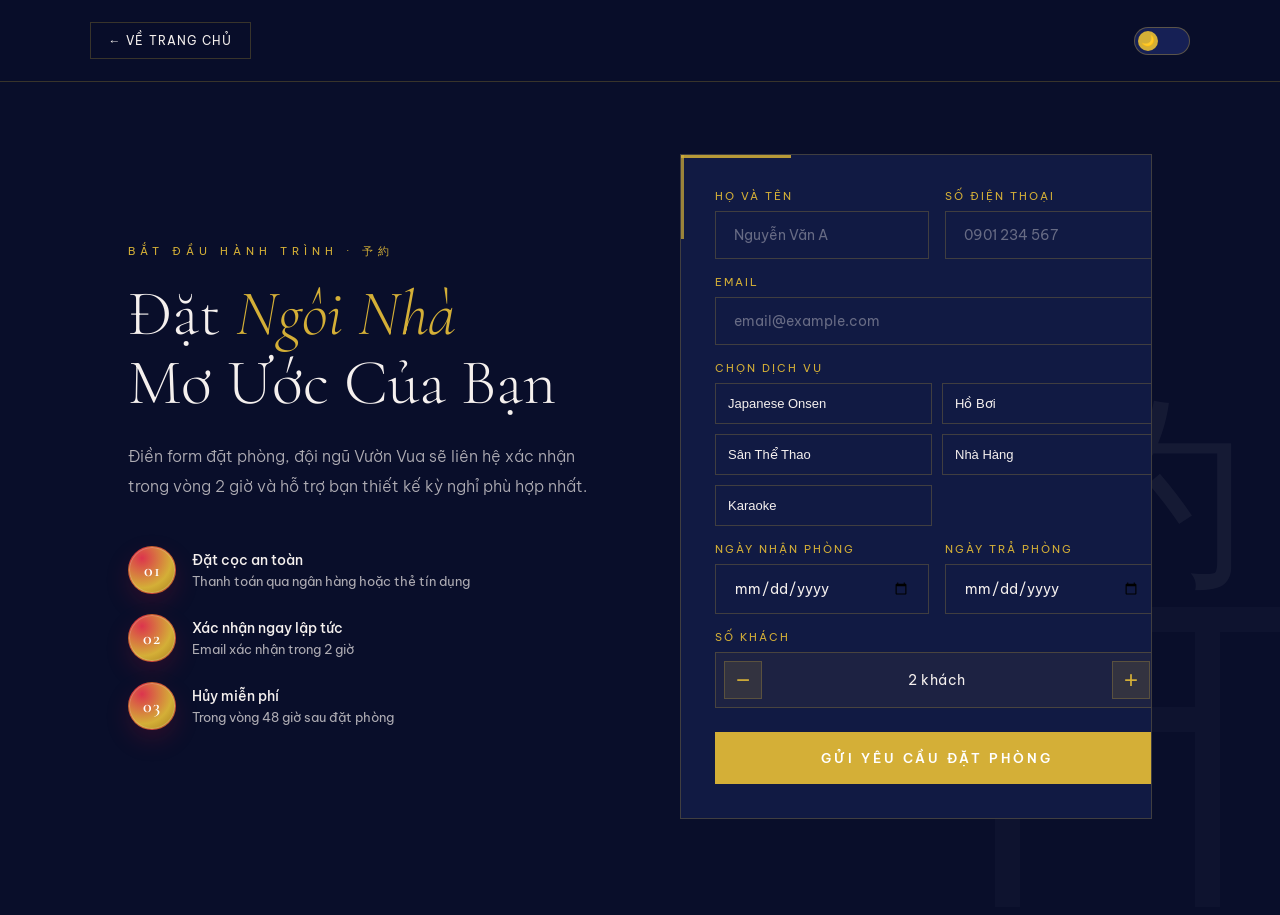
==== booking.html @ 4b7b9adb "sds" ====
﻿<!DOCTYPE html>
<html lang="vi" data-theme="dark">
<head>
<meta charset="UTF-8">
<meta name="viewport" content="width=device-width, initial-scale=1.0">
<title>Vườn Vua Resort — Đặt Phòng</title>
<link href="https://fonts.googleapis.com/css2?family=Cormorant+Garamond:ital,wght@0,300;0,400;0,600;1,300;1,400&family=Be+Vietnam+Pro:wght@300;400;500;600&display=swap" rel="stylesheet">
<style>
  :root {
    --red:#D4AF37;
    --red-deep:#A67C1C;
    --red-light:#F0D77C;
    --red-pale:rgba(212,175,55,0.12);
    --white:#F5F0EE;
    --off-white:#EDE6E3;
    --transition-theme: background 0.55s cubic-bezier(0.23,1,0.32,1), color 0.55s cubic-bezier(0.23,1,0.32,1), border-color 0.55s, box-shadow 0.55s;
  }

  [data-theme="dark"] {
    --bg:#090E2A;
    --bg2:#111A43;
    --surface:rgba(212,175,55,0.06);
    --border:rgba(212,175,55,0.24);
    --border2:rgba(212,175,55,0.5);
    --text:#F5F0EE;
    --text2:rgba(245,240,238,0.7);
    --text3:rgba(245,240,238,0.38);
    --sw-bg:#162055;
    --sw-border:rgba(212,175,55,0.36);
    --notif-fg:#F5F0EE;
  }

  [data-theme="light"] {
    --bg:#EEE7E3;
    --bg2:#E3DAD6;
    --surface:rgba(200,16,46,0.05);
    --border:rgba(200,16,46,0.18);
    --border2:rgba(200,16,46,0.4);
    --text:#0D0A0A;
    --text2:rgba(13,10,10,0.6);
    --text3:rgba(13,10,10,0.3);
    --sw-bg:#EDE6E3;
    --sw-border:rgba(200,16,46,0.22);
    --notif-fg:#F5F0EE;
  }

  * { margin:0; padding:0; box-sizing:border-box; }
  body {
    font-family:'Be Vietnam Pro',sans-serif;
    background:var(--bg);
    color:var(--text);
    transition:var(--transition-theme);
    min-height:100vh;
  }

  body::before {
    content:'⛩';
    position:fixed;
    bottom:-60px;
    right:-40px;
    font-size:400px;
    opacity:0.025;
    pointer-events:none;
    z-index:0;
    line-height:1;
  }

  .top-bar {
    position:sticky;
    top:0;
    z-index:10;
    display:flex;
    justify-content:space-between;
    align-items:center;
    gap:20px;
    padding:22px 7vw;
    background:color-mix(in srgb, var(--bg) 88%, transparent);
    backdrop-filter:blur(12px);
    border-bottom:1px solid var(--border);
  }

  .back-link {
    color:var(--text);
    text-decoration:none;
    letter-spacing:1.2px;
    font-size:12px;
    text-transform:uppercase;
    border:1px solid var(--border);
    padding:10px 18px;
    transition:border-color 0.3s, color 0.3s, background 0.3s;
  }
  .back-link:hover { border-color:var(--red); color:var(--red); background:var(--red-pale); }

  .theme-switch {
    position:relative;
    width:56px;
    height:28px;
    background:var(--sw-bg);
    border:1px solid var(--sw-border);
    border-radius:14px;
    transition:var(--transition-theme);
    cursor:pointer;
  }
  .theme-switch-thumb {
    position:absolute;
    top:3px;
    left:3px;
    width:20px;
    height:20px;
    border-radius:50%;
    background:var(--red);
    display:flex;
    align-items:center;
    justify-content:center;
    font-size:11px;
    transition:transform 0.4s cubic-bezier(0.34,1.56,0.64,1);
    pointer-events:none;
  }
  [data-theme="light"] .theme-switch-thumb { transform:translateX(28px); }
  .theme-switch:hover { border-color:var(--red); }

  .booking-page {
    position:relative;
    z-index:1;
    padding:72px 10vw 96px;
    display:grid;
    grid-template-columns:1fr 1fr;
    gap:80px;
    align-items:center;
    overflow:hidden;
  }
  .booking-page::before {
    content:'予約';
    position:absolute;
    right:2vw;
    top:50%;
    transform:translateY(-50%);
    font-family:'Cormorant Garamond',serif;
    font-size:clamp(120px,16vw,240px);
    line-height:1;
    color:var(--text);
    opacity:0.05;
    letter-spacing:8px;
    pointer-events:none;
    z-index:0;
  }
  .booking-page > * { position:relative; z-index:1; }

  .section-eyebrow {
    display:block;
    margin-bottom:20px;
    font-size:11px;
    letter-spacing:5px;
    text-transform:uppercase;
    color:var(--red);
  }
  .booking-text h1 {
    font-family:'Cormorant Garamond',serif;
    font-size:clamp(42px,5vw,70px);
    font-weight:300;
    line-height:1.08;
    margin-bottom:24px;
  }
  .booking-text h1 em { color:var(--red); font-style:italic; }
  .booking-text p {
    font-size:16px;
    line-height:1.9;
    color:var(--text2);
    font-weight:300;
  }

  .book-info { display:flex; flex-direction:column; gap:20px; margin-top:44px; }
  .book-info-row { display:flex; align-items:center; gap:16px; transition:transform 0.35s; }
  .book-info-row:hover { transform:translateX(4px); }
  .book-icon {
    width:48px;
    height:48px;
    border-radius:50%;
    border:1px solid rgba(200,16,46,0.45);
    background:radial-gradient(circle at 28% 24%,rgba(232,55,79,0.95),var(--red) 62%,var(--red-deep));
    display:flex;
    align-items:center;
    justify-content:center;
    font-family:'Cormorant Garamond',serif;
    font-size:18px;
    font-weight:600;
    letter-spacing:1px;
    color:#fff;
    flex-shrink:0;
    box-shadow:inset 0 0 0 1px rgba(245,240,238,0.2),0 10px 24px rgba(200,16,46,0.18);
    transition:box-shadow 0.35s, transform 0.35s;
  }
  .book-info-row:hover .book-icon {
    transform:translateY(-2px) scale(1.03);
    box-shadow:inset 0 0 0 1px rgba(245,240,238,0.22),0 0 0 4px rgba(200,16,46,0.16),0 14px 28px rgba(200,16,46,0.35);
  }
  .book-info-title { font-size:14px; font-weight:500; margin-bottom:4px; color:var(--text); }
  .book-info-sub { font-size:13px; color:var(--text2); }

  .booking-form-wrap {
    position:relative;
    padding:34px;
    border:1px solid var(--border);
    border-radius:0;
    overflow:hidden;
    background:var(--bg2);
  }
  .booking-form-wrap::before {
    content:'';
    position:absolute;
    left:0;
    top:0;
    width:110px;
    height:3px;
    background:var(--red);
    opacity:0.85;
    pointer-events:none;
  }
  .booking-form-wrap::after {
    content:'';
    position:absolute;
    left:0;
    top:0;
    width:3px;
    height:84px;
    background:var(--red);
    opacity:0.7;
    pointer-events:none;
  }
  .booking-form,
  .booking-success { position:relative; z-index:1; }
  .booking-form { display:grid; gap:16px; }
  .form-row { display:grid; grid-template-columns:1fr 1fr; gap:16px; }
  .form-group { display:flex; flex-direction:column; gap:8px; }
  .form-label { font-size:11px; letter-spacing:2px; text-transform:uppercase; color:var(--red); }

  .form-input {
    background:transparent;
    border:1px solid var(--border);
    border-radius:0;
    color:var(--text);
    padding:14px 18px;
    font-family:'Be Vietnam Pro',sans-serif;
    font-size:14px;
    outline:none;
    transition:border-color 0.3s, box-shadow 0.3s, background 0.55s, color 0.55s;
  }
  .form-input:focus,
  .service-option.active {
    border-color:var(--red);
    box-shadow:0 0 0 3px rgba(212,175,55,0.22);
  }
  .form-input::placeholder { color:var(--text3); }
  .service-options { display:grid; grid-template-columns:1fr 1fr; gap:10px; }
  .service-option { border:1px solid var(--border); background:transparent; color:var(--text); padding:12px; text-align:left; font-size:13px; cursor:pointer; }
  .service-option:hover { border-color:var(--red); }

  .guest-stepper {
    display:flex;
    align-items:center;
    justify-content:space-between;
    gap:14px;
    padding:8px;
    border:1px solid var(--border);
    border-radius:0;
    background:var(--surface);
  }
  .guest-btn {
    width:38px;
    height:38px;
    border:1px solid var(--border);
    border-radius:0;
    background:var(--red-pale);
    color:var(--red);
    font-size:24px;
    line-height:1;
    display:flex;
    align-items:center;
    justify-content:center;
    cursor:pointer;
    transition:all 0.3s;
  }
  .guest-btn:hover { border-color:var(--red); background:rgba(200,16,46,0.2); }
  .guest-btn:disabled { opacity:0.45; color:var(--text3); background:transparent; border-color:var(--border); cursor:not-allowed; }
  .guest-count { min-width:110px; text-align:center; color:var(--text); font-size:14px; letter-spacing:0.6px; }

  .form-submit {
    background:var(--red);
    color:#fff;
    border:none;
    padding:18px;
    font-family:'Be Vietnam Pro',sans-serif;
    font-size:13px;
    letter-spacing:3px;
    text-transform:uppercase;
    font-weight:600;
    cursor:pointer;
    transition:all 0.4s;
    margin-top:8px;
  }
  .form-submit:hover { background:var(--red-deep); transform:translateY(-2px); }

  .booking-success { display:none; text-align:center; padding:48px 16px 12px; border:none; }
  .booking-success.show { display:block; }
  .success-icon { font-size:48px; margin-bottom:20px; display:block; }

  .notification {
    position:fixed;
    right:28px;
    bottom:28px;
    background:var(--red);
    color:var(--notif-fg);
    padding:14px 22px;
    font-size:13px;
    letter-spacing:0.3px;
    transform:translateY(80px);
    opacity:0;
    transition:all 0.45s cubic-bezier(0.23,1,0.32,1);
    z-index:20;
    max-width:330px;
  }
  .notification.show { transform:none; opacity:1; }

  @media (max-width:980px) {
    .booking-page { grid-template-columns:1fr; gap:56px; padding:56px 6vw 80px; }
    .booking-page::before { right:-14px; top:24%; font-size:clamp(90px,26vw,160px); opacity:0.07; }
  }

  @media (max-width:640px) {
    .top-bar { padding:18px 5vw; }
    .booking-form-wrap { padding:22px; }
    .form-row { grid-template-columns:1fr; }
    .book-info { margin-top:30px; }
    .service-options { grid-template-columns:1fr; }
    .booking-text h1 { font-size:clamp(32px,10vw,44px); }
    .book-info-sub { font-size:12px; }
    .form-input, .service-option { font-size:13px; padding:12px; }
  }
</style>
</head>
<body>

<div class="top-bar">
  <a class="back-link" href="index.html">← Về Trang Chủ</a>
  <button class="theme-switch" id="themeSwitch" aria-label="Đổi giao diện">
    <div class="theme-switch-thumb"><span id="themeIcon">🌙</span></div>
  </button>
</div>

<section class="booking-page">
  <div class="booking-text">
    <span class="section-eyebrow">Bắt đầu hành trình · 予約</span>
    <h1>Đặt <em>Ngôi Nhà</em><br>Mơ Ước Của Bạn</h1>
    <p>Điền form đặt phòng, đội ngũ Vườn Vua sẽ liên hệ xác nhận trong vòng 2 giờ và hỗ trợ bạn thiết kế kỳ nghỉ phù hợp nhất.</p>

    <div class="book-info">
      <div class="book-info-row">
        <div class="book-icon">01</div>
        <div>
          <div class="book-info-title">Đặt cọc an toàn</div>
          <div class="book-info-sub">Thanh toán qua ngân hàng hoặc thẻ tín dụng</div>
        </div>
      </div>
      <div class="book-info-row">
        <div class="book-icon">02</div>
        <div>
          <div class="book-info-title">Xác nhận ngay lập tức</div>
          <div class="book-info-sub">Email xác nhận trong 2 giờ</div>
        </div>
      </div>
      <div class="book-info-row">
        <div class="book-icon">03</div>
        <div>
          <div class="book-info-title">Hủy miễn phí</div>
          <div class="book-info-sub">Trong vòng 48 giờ sau đặt phòng</div>
        </div>
      </div>
    </div>
  </div>

  <div class="booking-form-wrap">
    <div class="booking-form" id="bookingForm">
      <div class="form-row">
        <div class="form-group">
          <label class="form-label">Họ và Tên</label>
          <input type="text" class="form-input" id="bookName" placeholder="Nguyễn Văn A">
        </div>
        <div class="form-group">
          <label class="form-label">Số điện thoại</label>
          <input type="tel" class="form-input" id="bookPhone" placeholder="0901 234 567">
        </div>
      </div>

      <div class="form-group">
        <label class="form-label">Email</label>
        <input type="email" class="form-input" id="bookEmail" placeholder="email@example.com">
      </div>

      <div class="form-group">
        <label class="form-label">Chọn Dịch Vụ</label>
        <input type="hidden" id="bookService" value="">
        <div class="service-options" id="serviceOptions">
          <button type="button" class="service-option" data-service="onsen">Japanese Onsen</button>
          <button type="button" class="service-option" data-service="pool">Hồ Bơi</button>
          <button type="button" class="service-option" data-service="courts">Sân Thể Thao</button>
          <button type="button" class="service-option" data-service="restaurant">Nhà Hàng</button>
          <button type="button" class="service-option" data-service="karaoke">Karaoke</button>
        </div>
      </div>

      <div class="form-row">
        <div class="form-group">
          <label class="form-label">Ngày nhận phòng</label>
          <input type="date" class="form-input" id="bookCheckin">
        </div>
        <div class="form-group">
          <label class="form-label">Ngày trả phòng</label>
          <input type="date" class="form-input" id="bookCheckout">
        </div>
      </div>

      <div class="form-group">
        <label class="form-label">Số khách</label>
        <input type="hidden" id="bookGuests" value="2">
        <div class="guest-stepper" aria-label="Bộ đếm số khách">
          <button type="button" class="guest-btn" id="guestMinus" aria-label="Giảm số khách">−</button>
          <div class="guest-count" id="guestCount">2 khách</div>
          <button type="button" class="guest-btn" id="guestPlus" aria-label="Tăng số khách">+</button>
        </div>
      </div>

      <button class="form-submit" id="bookSubmit" onclick="submitBooking()">Gửi Yêu Cầu Đặt Phòng</button>
    </div>

    <div class="booking-success" id="bookingSuccess">
      <span class="success-icon">⛩</span>
      <h3 style="font-family:'Cormorant Garamond',serif;font-size:32px;font-weight:300;margin-bottom:16px;color:var(--text);">Đặt phòng thành công!</h3>
      <p style="color:var(--text2);line-height:1.8;">Cảm ơn bạn đã tin tưởng Vườn Vua. Chúng tôi sẽ liên hệ trong vòng <strong style="color:var(--red);">2 giờ</strong>.</p>
    </div>
  </div>
</section>

<div class="notification" id="notification"></div>

<script>
const html = document.documentElement;
let isDark = true;

document.getElementById('themeSwitch').addEventListener('click', () => {
  isDark = !isDark;
  html.setAttribute('data-theme', isDark ? 'dark' : 'light');
  document.getElementById('themeIcon').textContent = isDark ? '🌙' : '☀️';
  showNotification(isDark ? '🌙 Chế độ tối' : '☀️ Chế độ sáng');
});

document.addEventListener('DOMContentLoaded', () => {
  setMinDates();
  initGuestStepper();
  initServiceOptions();
  initServiceFromQuery();
});

function setMinDates() {
  const checkin = document.getElementById('bookCheckin');
  const checkout = document.getElementById('bookCheckout');
  if (!checkin || !checkout) return;

  const today = new Date().toISOString().split('T')[0];
  checkin.min = today;
  checkout.min = today;
  checkin.addEventListener('change', (e) => {
    checkout.min = e.target.value || today;
  });
}

function initGuestStepper() {
  const hiddenInput = document.getElementById('bookGuests');
  const guestCount = document.getElementById('guestCount');
  const minusBtn = document.getElementById('guestMinus');
  const plusBtn = document.getElementById('guestPlus');
  if (!hiddenInput || !guestCount || !minusBtn || !plusBtn) return;

  const minGuests = 1;
  const maxGuests = 10;
  let guests = parseInt(hiddenInput.value, 10);
  if (Number.isNaN(guests)) guests = 2;

  const render = () => {
    guests = Math.min(maxGuests, Math.max(minGuests, guests));
    hiddenInput.value = String(guests);
    guestCount.textContent = guests >= maxGuests ? `${maxGuests}+ khách` : `${guests} khách`;
    minusBtn.disabled = guests <= minGuests;
    plusBtn.disabled = guests >= maxGuests;
  };

  minusBtn.addEventListener('click', () => { guests -= 1; render(); });
  plusBtn.addEventListener('click', () => { guests += 1; render(); });
  render();
}

function initServiceOptions() {
  const serviceInput = document.getElementById('bookService');
  const buttons = Array.from(document.querySelectorAll('.service-option'));
  if (!serviceInput || !buttons.length) return;

  buttons.forEach((btn) => {
    btn.addEventListener('click', () => {
      const value = btn.dataset.service || '';
      serviceInput.value = value;
      buttons.forEach((node) => node.classList.toggle('active', node === btn));
    });
  });
}

function initServiceFromQuery() {
  const service = new URLSearchParams(window.location.search).get('service');
  if (!service) return;

  const serviceInput = document.getElementById('bookService');
  const matched = document.querySelector(`.service-option[data-service="${service}"]`);
  if (!serviceInput || !matched) return;
  matched.click();
  showNotification(`Đã chọn dịch vụ: ${matched.textContent.trim()}`);
}

function getServiceLabel(serviceValue) {
  const button = document.querySelector(`.service-option[data-service="${serviceValue}"]`);
  return button ? button.textContent.trim() : serviceValue;
}

function saveBookingToHistory(booking) {
  const key = 'vv_bookings';
  const current = JSON.parse(localStorage.getItem(key) || '[]');
  current.unshift(booking);
  localStorage.setItem(key, JSON.stringify(current));
}

async function syncBookingToOta(booking) {
  const cfg = JSON.parse(localStorage.getItem('vv_ota_config') || '{}');
  if (!cfg.endpointUrl) return { ok: false, skipped: true };
  try {
    const response = await fetch(cfg.endpointUrl, {
      method: 'POST',
      headers: { 'Content-Type': 'application/json', ...(cfg.apiKey ? { 'x-api-key': cfg.apiKey } : {}) },
      body: JSON.stringify(booking),
    });
    return { ok: response.ok, skipped: false };
  } catch (error) {
    return { ok: false, skipped: false };
  }
}

async function submitBooking() {
  const name = document.getElementById('bookName').value.trim();
  const phone = document.getElementById('bookPhone').value.trim();
  const email = document.getElementById('bookEmail').value.trim();
  const service = document.getElementById('bookService').value;
  const checkin = document.getElementById('bookCheckin').value;
  const checkout = document.getElementById('bookCheckout').value;
  const guests = document.getElementById('bookGuests').value;

  if (!name || !phone || !email || !service || !checkin || !checkout) {
    showNotification('⚠️ Vui lòng điền đầy đủ thông tin!');
    return;
  }

  const submitBtn = document.getElementById('bookSubmit');
  submitBtn.textContent = 'Đang gửi...';
  submitBtn.style.opacity = '0.7';
  submitBtn.disabled = true;

  const booking = {
    id: `BK-${Date.now()}`,
    createdAt: new Date().toISOString(),
    guestName: name,
    phone,
    email,
    service,
    serviceLabel: getServiceLabel(service),
    checkin,
    checkout,
    guests: Number(guests),
    status: 'new',
  };

  await new Promise((resolve) => setTimeout(resolve, 700));
  saveBookingToHistory(booking);
  const otaSync = await syncBookingToOta(booking);

  document.getElementById('bookingForm').style.display = 'none';
  document.getElementById('bookingSuccess').classList.add('show');
  if (otaSync.skipped) showNotification('Đặt phòng thành công. Chưa cấu hình OTA.');
  else if (otaSync.ok) showNotification('Đặt phòng thành công và đã sync OTA.');
  else showNotification('Đặt phòng thành công, nhưng sync OTA thất bại.');
}

function showNotification(msg) {
  const el = document.getElementById('notification');
  if (!el) return;
  el.textContent = msg;
  el.classList.add('show');
  setTimeout(() => el.classList.remove('show'), 2800);
}
</script>
</body>
</html>
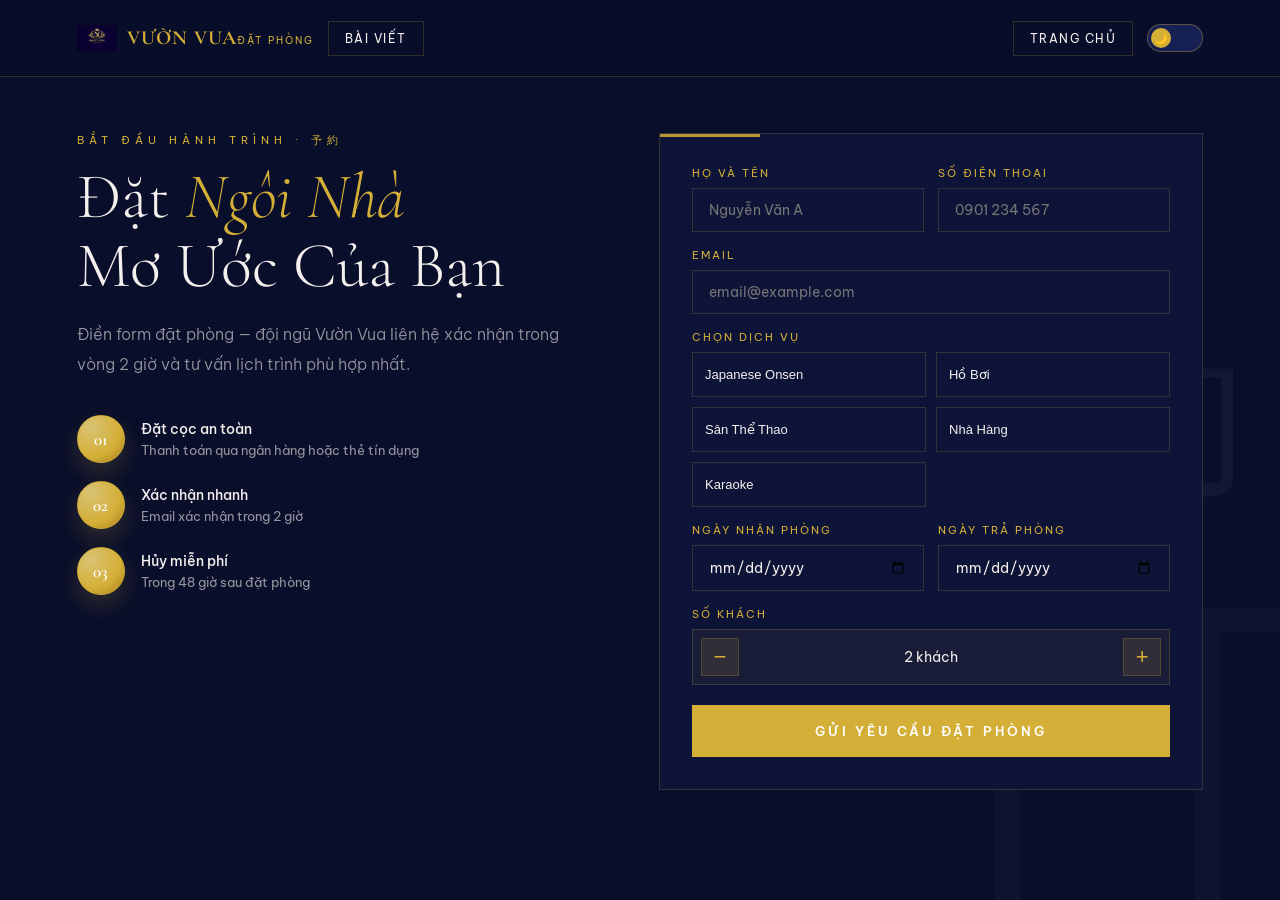
==== commit 263c2a76: "added blog html" ====
--- a/booking.html
+++ b/booking.html
@@ -3,356 +3,136 @@
 <head>
 <meta charset="UTF-8">
 <meta name="viewport" content="width=device-width, initial-scale=1.0">
-<title>Vườn Vua Resort — Đặt Phòng</title>
+<title>Đặt Phòng — Vườn Vua Resort</title>
+<meta name="description" content="Đặt phòng và dịch vụ tại Vườn Vua Resort — Onsen, hồ bơi, thể thao, nhà hàng, karaoke. Xác nhận trong 2 giờ.">
 <link href="https://fonts.googleapis.com/css2?family=Cormorant+Garamond:ital,wght@0,300;0,400;0,600;1,300;1,400&family=Be+Vietnam+Pro:wght@300;400;500;600&display=swap" rel="stylesheet">
+<link rel="stylesheet" href="css/community.css">
 <style>
-  :root {
-    --red:#D4AF37;
-    --red-deep:#A67C1C;
-    --red-light:#F0D77C;
-    --red-pale:rgba(212,175,55,0.12);
-    --white:#F5F0EE;
-    --off-white:#EDE6E3;
-    --transition-theme: background 0.55s cubic-bezier(0.23,1,0.32,1), color 0.55s cubic-bezier(0.23,1,0.32,1), border-color 0.55s, box-shadow 0.55s;
-  }
-
-  [data-theme="dark"] {
-    --bg:#090E2A;
-    --bg2:#111A43;
-    --surface:rgba(212,175,55,0.06);
-    --border:rgba(212,175,55,0.24);
-    --border2:rgba(212,175,55,0.5);
-    --text:#F5F0EE;
-    --text2:rgba(245,240,238,0.7);
-    --text3:rgba(245,240,238,0.38);
-    --sw-bg:#162055;
-    --sw-border:rgba(212,175,55,0.36);
-    --notif-fg:#F5F0EE;
-  }
-
-  [data-theme="light"] {
-    --bg:#EEE7E3;
-    --bg2:#E3DAD6;
-    --surface:rgba(200,16,46,0.05);
-    --border:rgba(200,16,46,0.18);
-    --border2:rgba(200,16,46,0.4);
-    --text:#0D0A0A;
-    --text2:rgba(13,10,10,0.6);
-    --text3:rgba(13,10,10,0.3);
-    --sw-bg:#EDE6E3;
-    --sw-border:rgba(200,16,46,0.22);
-    --notif-fg:#F5F0EE;
-  }
-
-  * { margin:0; padding:0; box-sizing:border-box; }
-  body {
-    font-family:'Be Vietnam Pro',sans-serif;
-    background:var(--bg);
-    color:var(--text);
-    transition:var(--transition-theme);
-    min-height:100vh;
-  }
-
-  body::before {
-    content:'⛩';
-    position:fixed;
-    bottom:-60px;
-    right:-40px;
-    font-size:400px;
-    opacity:0.025;
-    pointer-events:none;
-    z-index:0;
-    line-height:1;
-  }
-
-  .top-bar {
-    position:sticky;
-    top:0;
-    z-index:10;
-    display:flex;
-    justify-content:space-between;
-    align-items:center;
-    gap:20px;
-    padding:22px 7vw;
-    background:color-mix(in srgb, var(--bg) 88%, transparent);
-    backdrop-filter:blur(12px);
-    border-bottom:1px solid var(--border);
-  }
-
-  .back-link {
-    color:var(--text);
-    text-decoration:none;
-    letter-spacing:1.2px;
-    font-size:12px;
-    text-transform:uppercase;
-    border:1px solid var(--border);
-    padding:10px 18px;
-    transition:border-color 0.3s, color 0.3s, background 0.3s;
-  }
-  .back-link:hover { border-color:var(--red); color:var(--red); background:var(--red-pale); }
-
-  .theme-switch {
-    position:relative;
-    width:56px;
-    height:28px;
-    background:var(--sw-bg);
-    border:1px solid var(--sw-border);
-    border-radius:14px;
-    transition:var(--transition-theme);
-    cursor:pointer;
-  }
-  .theme-switch-thumb {
-    position:absolute;
-    top:3px;
-    left:3px;
-    width:20px;
-    height:20px;
-    border-radius:50%;
-    background:var(--red);
-    display:flex;
-    align-items:center;
-    justify-content:center;
-    font-size:11px;
-    transition:transform 0.4s cubic-bezier(0.34,1.56,0.64,1);
-    pointer-events:none;
-  }
-  [data-theme="light"] .theme-switch-thumb { transform:translateX(28px); }
-  .theme-switch:hover { border-color:var(--red); }
-
+  body::before { content:'⛩'; }
   .booking-page {
-    position:relative;
-    z-index:1;
-    padding:72px 10vw 96px;
-    display:grid;
-    grid-template-columns:1fr 1fr;
-    gap:80px;
-    align-items:center;
-    overflow:hidden;
+    position:relative; z-index:1;
+    padding:56px 6vw 96px;
+    display:grid; grid-template-columns:1fr 1.05fr;
+    gap:64px; align-items:start; overflow:hidden;
   }
   .booking-page::before {
     content:'予約';
-    position:absolute;
-    right:2vw;
-    top:50%;
+    position:absolute; right:2vw; top:42%;
     transform:translateY(-50%);
     font-family:'Cormorant Garamond',serif;
-    font-size:clamp(120px,16vw,240px);
-    line-height:1;
-    color:var(--text);
-    opacity:0.05;
-    letter-spacing:8px;
-    pointer-events:none;
-    z-index:0;
+    font-size:clamp(100px,14vw,220px);
+    line-height:1; color:var(--text); opacity:0.04;
+    letter-spacing:8px; pointer-events:none; z-index:0;
   }
   .booking-page > * { position:relative; z-index:1; }
-
-  .section-eyebrow {
-    display:block;
-    margin-bottom:20px;
-    font-size:11px;
-    letter-spacing:5px;
-    text-transform:uppercase;
-    color:var(--red);
-  }
   .booking-text h1 {
     font-family:'Cormorant Garamond',serif;
-    font-size:clamp(42px,5vw,70px);
-    font-weight:300;
-    line-height:1.08;
-    margin-bottom:24px;
+    font-size:clamp(40px,5vw,68px); font-weight:300;
+    line-height:1.08; margin-bottom:20px;
   }
   .booking-text h1 em { color:var(--red); font-style:italic; }
-  .booking-text p {
-    font-size:16px;
-    line-height:1.9;
-    color:var(--text2);
-    font-weight:300;
-  }
-
-  .book-info { display:flex; flex-direction:column; gap:20px; margin-top:44px; }
-  .book-info-row { display:flex; align-items:center; gap:16px; transition:transform 0.35s; }
+  .booking-text p { font-size:16px; line-height:1.85; color:var(--text2); font-weight:300; }
+  .book-info { display:flex; flex-direction:column; gap:18px; margin-top:36px; }
+  .book-info-row {
+    display:flex; align-items:center; gap:16px;
+    opacity:0; transform:translateX(-16px);
+    animation:fadeUpReveal 0.8s cubic-bezier(0.23,1,0.32,1) forwards;
+  }
+  .book-info-row:nth-child(1) { animation-delay:0.15s; }
+  .book-info-row:nth-child(2) { animation-delay:0.3s; }
+  .book-info-row:nth-child(3) { animation-delay:0.45s; }
   .book-info-row:hover { transform:translateX(4px); }
   .book-icon {
-    width:48px;
-    height:48px;
-    border-radius:50%;
-    border:1px solid rgba(200,16,46,0.45);
-    background:radial-gradient(circle at 28% 24%,rgba(232,55,79,0.95),var(--red) 62%,var(--red-deep));
-    display:flex;
-    align-items:center;
-    justify-content:center;
-    font-family:'Cormorant Garamond',serif;
-    font-size:18px;
-    font-weight:600;
-    letter-spacing:1px;
-    color:#fff;
-    flex-shrink:0;
-    box-shadow:inset 0 0 0 1px rgba(245,240,238,0.2),0 10px 24px rgba(200,16,46,0.18);
-    transition:box-shadow 0.35s, transform 0.35s;
-  }
-  .book-info-row:hover .book-icon {
-    transform:translateY(-2px) scale(1.03);
-    box-shadow:inset 0 0 0 1px rgba(245,240,238,0.22),0 0 0 4px rgba(200,16,46,0.16),0 14px 28px rgba(200,16,46,0.35);
-  }
-  .book-info-title { font-size:14px; font-weight:500; margin-bottom:4px; color:var(--text); }
+    width:48px; height:48px; border-radius:50%;
+    border:1px solid rgba(212,175,55,0.45);
+    background:radial-gradient(circle at 28% 24%, rgba(240,215,124,0.9), var(--red) 62%, var(--red-deep));
+    display:flex; align-items:center; justify-content:center;
+    font-family:'Cormorant Garamond',serif; font-size:17px; font-weight:600;
+    color:#fff; flex-shrink:0;
+    box-shadow:0 10px 24px rgba(212,175,55,0.2);
+    transition:transform 0.35s, box-shadow 0.35s;
+  }
+  .book-info-row:hover .book-icon { transform:translateY(-2px) scale(1.04); }
+  .book-info-title { font-size:14px; font-weight:500; margin-bottom:4px; }
   .book-info-sub { font-size:13px; color:var(--text2); }
-
   .booking-form-wrap {
-    position:relative;
-    padding:34px;
-    border:1px solid var(--border);
-    border-radius:0;
-    overflow:hidden;
-    background:var(--bg2);
+    position:relative; padding:32px;
+    border:1px solid var(--border); background:var(--bg2); overflow:hidden;
+    animation:fadeUpReveal 1s 0.2s cubic-bezier(0.23,1,0.32,1) both;
   }
   .booking-form-wrap::before {
-    content:'';
-    position:absolute;
-    left:0;
-    top:0;
-    width:110px;
-    height:3px;
-    background:var(--red);
-    opacity:0.85;
-    pointer-events:none;
-  }
-  .booking-form-wrap::after {
-    content:'';
-    position:absolute;
-    left:0;
-    top:0;
-    width:3px;
-    height:84px;
-    background:var(--red);
-    opacity:0.7;
-    pointer-events:none;
-  }
-  .booking-form,
-  .booking-success { position:relative; z-index:1; }
+    content:''; position:absolute; left:0; top:0;
+    width:100px; height:3px; background:var(--red); opacity:0.85;
+  }
   .booking-form { display:grid; gap:16px; }
-  .form-row { display:grid; grid-template-columns:1fr 1fr; gap:16px; }
-  .form-group { display:flex; flex-direction:column; gap:8px; }
-  .form-label { font-size:11px; letter-spacing:2px; text-transform:uppercase; color:var(--red); }
-
-  .form-input {
-    background:transparent;
-    border:1px solid var(--border);
-    border-radius:0;
-    color:var(--text);
-    padding:14px 18px;
-    font-family:'Be Vietnam Pro',sans-serif;
-    font-size:14px;
-    outline:none;
-    transition:border-color 0.3s, box-shadow 0.3s, background 0.55s, color 0.55s;
-  }
-  .form-input:focus,
-  .service-option.active {
-    border-color:var(--red);
-    box-shadow:0 0 0 3px rgba(212,175,55,0.22);
-  }
-  .form-input::placeholder { color:var(--text3); }
   .service-options { display:grid; grid-template-columns:1fr 1fr; gap:10px; }
-  .service-option { border:1px solid var(--border); background:transparent; color:var(--text); padding:12px; text-align:left; font-size:13px; cursor:pointer; }
-  .service-option:hover { border-color:var(--red); }
-
+  .service-option {
+    border:1px solid var(--border); background:transparent; color:var(--text);
+    padding:14px 12px; text-align:left; font-size:13px; cursor:pointer;
+    transition:all 0.35s cubic-bezier(0.23,1,0.32,1);
+    position:relative; overflow:hidden;
+  }
+  .service-option::after {
+    content:''; position:absolute; inset:0;
+    background:var(--red-pale); transform:scaleX(0); transform-origin:left;
+    transition:transform 0.35s; z-index:0;
+  }
+  .service-option span { position:relative; z-index:1; }
+  .service-option:hover, .service-option.active { border-color:var(--red); color:var(--red); }
+  .service-option.active::after { transform:scaleX(1); }
   .guest-stepper {
-    display:flex;
-    align-items:center;
-    justify-content:space-between;
-    gap:14px;
-    padding:8px;
-    border:1px solid var(--border);
-    border-radius:0;
-    background:var(--surface);
+    display:flex; align-items:center; justify-content:space-between; gap:14px;
+    padding:8px; border:1px solid var(--border); background:var(--surface);
   }
   .guest-btn {
-    width:38px;
-    height:38px;
-    border:1px solid var(--border);
-    border-radius:0;
-    background:var(--red-pale);
-    color:var(--red);
-    font-size:24px;
-    line-height:1;
-    display:flex;
-    align-items:center;
-    justify-content:center;
-    cursor:pointer;
+    width:38px; height:38px; border:1px solid var(--border);
+    background:var(--red-pale); color:var(--red); font-size:22px;
+    display:flex; align-items:center; justify-content:center; cursor:pointer;
     transition:all 0.3s;
   }
-  .guest-btn:hover { border-color:var(--red); background:rgba(200,16,46,0.2); }
-  .guest-btn:disabled { opacity:0.45; color:var(--text3); background:transparent; border-color:var(--border); cursor:not-allowed; }
-  .guest-count { min-width:110px; text-align:center; color:var(--text); font-size:14px; letter-spacing:0.6px; }
-
+  .guest-btn:hover { border-color:var(--red); }
+  .guest-btn:disabled { opacity:0.4; cursor:not-allowed; }
+  .guest-count { min-width:110px; text-align:center; font-size:14px; }
   .form-submit {
-    background:var(--red);
-    color:#fff;
-    border:none;
-    padding:18px;
-    font-family:'Be Vietnam Pro',sans-serif;
-    font-size:13px;
-    letter-spacing:3px;
-    text-transform:uppercase;
-    font-weight:600;
-    cursor:pointer;
-    transition:all 0.4s;
-    margin-top:8px;
+    background:var(--red); color:#fff; border:none; padding:18px;
+    font-family:'Be Vietnam Pro',sans-serif; font-size:13px;
+    letter-spacing:3px; text-transform:uppercase; font-weight:600;
+    cursor:pointer; transition:all 0.4s; margin-top:4px;
   }
   .form-submit:hover { background:var(--red-deep); transform:translateY(-2px); }
-
-  .booking-success { display:none; text-align:center; padding:48px 16px 12px; border:none; }
-  .booking-success.show { display:block; }
+  .form-submit:disabled { opacity:0.6; cursor:not-allowed; transform:none; }
+  .booking-success { display:none; text-align:center; padding:48px 16px 12px; }
+  .booking-success.show { display:block; animation:fadeUpReveal 0.8s ease both; }
   .success-icon { font-size:48px; margin-bottom:20px; display:block; }
-
-  .notification {
-    position:fixed;
-    right:28px;
-    bottom:28px;
-    background:var(--red);
-    color:var(--notif-fg);
-    padding:14px 22px;
-    font-size:13px;
-    letter-spacing:0.3px;
-    transform:translateY(80px);
-    opacity:0;
-    transition:all 0.45s cubic-bezier(0.23,1,0.32,1);
-    z-index:20;
-    max-width:330px;
-  }
-  .notification.show { transform:none; opacity:1; }
-
   @media (max-width:980px) {
-    .booking-page { grid-template-columns:1fr; gap:56px; padding:56px 6vw 80px; }
-    .booking-page::before { right:-14px; top:24%; font-size:clamp(90px,26vw,160px); opacity:0.07; }
-  }
-
-  @media (max-width:640px) {
-    .top-bar { padding:18px 5vw; }
-    .booking-form-wrap { padding:22px; }
-    .form-row { grid-template-columns:1fr; }
-    .book-info { margin-top:30px; }
+    .booking-page { grid-template-columns:1fr; gap:40px; padding:40px 6vw 72px; }
     .service-options { grid-template-columns:1fr; }
-    .booking-text h1 { font-size:clamp(32px,10vw,44px); }
-    .book-info-sub { font-size:12px; }
-    .form-input, .service-option { font-size:13px; padding:12px; }
   }
 </style>
 </head>
 <body>
 
 <div class="top-bar">
-  <a class="back-link" href="index.html">← Về Trang Chủ</a>
-  <button class="theme-switch" id="themeSwitch" aria-label="Đổi giao diện">
-    <div class="theme-switch-thumb"><span id="themeIcon">🌙</span></div>
-  </button>
+  <div class="top-bar-left">
+    <a class="brand-link" href="index.html">
+      <img src="assets/nhat-linh-logo.png" alt="Logo">
+      <span><strong>VƯỜN VUA</strong>ĐẶT PHÒNG</span>
+    </a>
+    <a class="nav-pill" href="blog.html">Bài viết</a>
+  </div>
+  <div class="top-bar-right">
+    <a class="nav-pill" href="index.html">Trang chủ</a>
+    <button class="theme-switch" id="themeSwitch" aria-label="Đổi giao diện">
+      <div class="theme-switch-thumb"><span id="themeIcon">🌙</span></div>
+    </button>
+  </div>
 </div>
 
 <section class="booking-page">
   <div class="booking-text">
     <span class="section-eyebrow">Bắt đầu hành trình · 予約</span>
     <h1>Đặt <em>Ngôi Nhà</em><br>Mơ Ước Của Bạn</h1>
-    <p>Điền form đặt phòng, đội ngũ Vườn Vua sẽ liên hệ xác nhận trong vòng 2 giờ và hỗ trợ bạn thiết kế kỳ nghỉ phù hợp nhất.</p>
-
+    <p>Điền form đặt phòng — đội ngũ Vườn Vua liên hệ xác nhận trong vòng 2 giờ và tư vấn lịch trình phù hợp nhất.</p>
     <div class="book-info">
       <div class="book-info-row">
         <div class="book-icon">01</div>
@@ -364,7 +144,7 @@
       <div class="book-info-row">
         <div class="book-icon">02</div>
         <div>
-          <div class="book-info-title">Xác nhận ngay lập tức</div>
+          <div class="book-info-title">Xác nhận nhanh</div>
           <div class="book-info-sub">Email xác nhận trong 2 giờ</div>
         </div>
       </div>
@@ -372,7 +152,7 @@
         <div class="book-icon">03</div>
         <div>
           <div class="book-info-title">Hủy miễn phí</div>
-          <div class="book-info-sub">Trong vòng 48 giờ sau đặt phòng</div>
+          <div class="book-info-sub">Trong 48 giờ sau đặt phòng</div>
         </div>
       </div>
     </div>
@@ -383,93 +163,80 @@
       <div class="form-row">
         <div class="form-group">
           <label class="form-label">Họ và Tên</label>
-          <input type="text" class="form-input" id="bookName" placeholder="Nguyễn Văn A">
+          <input type="text" class="form-input" id="bookName" placeholder="Nguyễn Văn A" required>
         </div>
         <div class="form-group">
           <label class="form-label">Số điện thoại</label>
-          <input type="tel" class="form-input" id="bookPhone" placeholder="0901 234 567">
-        </div>
-      </div>
-
+          <input type="tel" class="form-input" id="bookPhone" placeholder="0901 234 567" required>
+        </div>
+      </div>
       <div class="form-group">
         <label class="form-label">Email</label>
-        <input type="email" class="form-input" id="bookEmail" placeholder="email@example.com">
-      </div>
-
+        <input type="email" class="form-input" id="bookEmail" placeholder="email@example.com" required>
+      </div>
       <div class="form-group">
         <label class="form-label">Chọn Dịch Vụ</label>
         <input type="hidden" id="bookService" value="">
         <div class="service-options" id="serviceOptions">
-          <button type="button" class="service-option" data-service="onsen">Japanese Onsen</button>
-          <button type="button" class="service-option" data-service="pool">Hồ Bơi</button>
-          <button type="button" class="service-option" data-service="courts">Sân Thể Thao</button>
-          <button type="button" class="service-option" data-service="restaurant">Nhà Hàng</button>
-          <button type="button" class="service-option" data-service="karaoke">Karaoke</button>
-        </div>
-      </div>
-
+          <button type="button" class="service-option" data-service="onsen"><span>Japanese Onsen</span></button>
+          <button type="button" class="service-option" data-service="pool"><span>Hồ Bơi</span></button>
+          <button type="button" class="service-option" data-service="courts"><span>Sân Thể Thao</span></button>
+          <button type="button" class="service-option" data-service="restaurant"><span>Nhà Hàng</span></button>
+          <button type="button" class="service-option" data-service="karaoke"><span>Karaoke</span></button>
+        </div>
+      </div>
       <div class="form-row">
         <div class="form-group">
           <label class="form-label">Ngày nhận phòng</label>
-          <input type="date" class="form-input" id="bookCheckin">
+          <input type="date" class="form-input" id="bookCheckin" required>
         </div>
         <div class="form-group">
           <label class="form-label">Ngày trả phòng</label>
-          <input type="date" class="form-input" id="bookCheckout">
-        </div>
-      </div>
-
+          <input type="date" class="form-input" id="bookCheckout" required>
+        </div>
+      </div>
       <div class="form-group">
         <label class="form-label">Số khách</label>
         <input type="hidden" id="bookGuests" value="2">
         <div class="guest-stepper" aria-label="Bộ đếm số khách">
-          <button type="button" class="guest-btn" id="guestMinus" aria-label="Giảm số khách">−</button>
+          <button type="button" class="guest-btn" id="guestMinus" aria-label="Giảm">−</button>
           <div class="guest-count" id="guestCount">2 khách</div>
-          <button type="button" class="guest-btn" id="guestPlus" aria-label="Tăng số khách">+</button>
-        </div>
-      </div>
-
-      <button class="form-submit" id="bookSubmit" onclick="submitBooking()">Gửi Yêu Cầu Đặt Phòng</button>
+          <button type="button" class="guest-btn" id="guestPlus" aria-label="Tăng">+</button>
+        </div>
+      </div>
+      <button type="button" class="form-submit" id="bookSubmit">Gửi Yêu Cầu Đặt Phòng</button>
     </div>
-
     <div class="booking-success" id="bookingSuccess">
       <span class="success-icon">⛩</span>
-      <h3 style="font-family:'Cormorant Garamond',serif;font-size:32px;font-weight:300;margin-bottom:16px;color:var(--text);">Đặt phòng thành công!</h3>
-      <p style="color:var(--text2);line-height:1.8;">Cảm ơn bạn đã tin tưởng Vườn Vua. Chúng tôi sẽ liên hệ trong vòng <strong style="color:var(--red);">2 giờ</strong>.</p>
+      <h3 style="font-family:'Cormorant Garamond',serif;font-size:32px;font-weight:300;margin-bottom:16px">Đặt phòng thành công!</h3>
+      <p style="color:var(--text2);line-height:1.8">Cảm ơn bạn đã tin tưởng Vườn Vua. Chúng tôi sẽ liên hệ trong vòng <strong style="color:var(--red)">2 giờ</strong>.</p>
     </div>
   </div>
 </section>
 
 <div class="notification" id="notification"></div>
 
+<script src="js/supabase.js"></script>
+<script src="js/theme.js"></script>
 <script>
-const html = document.documentElement;
-let isDark = true;
-
-document.getElementById('themeSwitch').addEventListener('click', () => {
-  isDark = !isDark;
-  html.setAttribute('data-theme', isDark ? 'dark' : 'light');
-  document.getElementById('themeIcon').textContent = isDark ? '🌙' : '☀️';
-  showNotification(isDark ? '🌙 Chế độ tối' : '☀️ Chế độ sáng');
-});
-
 document.addEventListener('DOMContentLoaded', () => {
+  initTheme();
   setMinDates();
   initGuestStepper();
   initServiceOptions();
   initServiceFromQuery();
+  document.getElementById('bookSubmit').addEventListener('click', submitBooking);
 });
 
 function setMinDates() {
   const checkin = document.getElementById('bookCheckin');
   const checkout = document.getElementById('bookCheckout');
-  if (!checkin || !checkout) return;
-
   const today = new Date().toISOString().split('T')[0];
   checkin.min = today;
   checkout.min = today;
-  checkin.addEventListener('change', (e) => {
-    checkout.min = e.target.value || today;
+  checkin.addEventListener('change', () => {
+    checkout.min = checkin.value || today;
+    if (checkout.value && checkout.value <= checkin.value) checkout.value = '';
   });
 }
 
@@ -478,12 +245,9 @@
   const guestCount = document.getElementById('guestCount');
   const minusBtn = document.getElementById('guestMinus');
   const plusBtn = document.getElementById('guestPlus');
-  if (!hiddenInput || !guestCount || !minusBtn || !plusBtn) return;
-
+  let guests = 2;
   const minGuests = 1;
   const maxGuests = 10;
-  let guests = parseInt(hiddenInput.value, 10);
-  if (Number.isNaN(guests)) guests = 2;
 
   const render = () => {
     guests = Math.min(maxGuests, Math.max(minGuests, guests));
@@ -492,7 +256,6 @@
     minusBtn.disabled = guests <= minGuests;
     plusBtn.disabled = guests >= maxGuests;
   };
-
   minusBtn.addEventListener('click', () => { guests -= 1; render(); });
   plusBtn.addEventListener('click', () => { guests += 1; render(); });
   render();
@@ -500,14 +263,11 @@
 
 function initServiceOptions() {
   const serviceInput = document.getElementById('bookService');
-  const buttons = Array.from(document.querySelectorAll('.service-option'));
-  if (!serviceInput || !buttons.length) return;
-
-  buttons.forEach((btn) => {
+  document.querySelectorAll('.service-option').forEach((btn) => {
     btn.addEventListener('click', () => {
-      const value = btn.dataset.service || '';
-      serviceInput.value = value;
-      buttons.forEach((node) => node.classList.toggle('active', node === btn));
+      serviceInput.value = btn.dataset.service || '';
+      document.querySelectorAll('.service-option').forEach((n) => n.classList.remove('active'));
+      btn.classList.add('active');
     });
   });
 }
@@ -515,39 +275,38 @@
 function initServiceFromQuery() {
   const service = new URLSearchParams(window.location.search).get('service');
   if (!service) return;
-
-  const serviceInput = document.getElementById('bookService');
   const matched = document.querySelector(`.service-option[data-service="${service}"]`);
-  if (!serviceInput || !matched) return;
-  matched.click();
-  showNotification(`Đã chọn dịch vụ: ${matched.textContent.trim()}`);
+  if (matched) {
+    matched.click();
+    showNotification(`Đã chọn: ${matched.textContent.trim()}`);
+  }
 }
 
 function getServiceLabel(serviceValue) {
-  const button = document.querySelector(`.service-option[data-service="${serviceValue}"]`);
-  return button ? button.textContent.trim() : serviceValue;
+  const btn = document.querySelector(`.service-option[data-service="${serviceValue}"]`);
+  return btn ? btn.textContent.trim() : serviceValue;
 }
 
 function saveBookingToHistory(booking) {
-  const key = 'vv_bookings';
-  const current = JSON.parse(localStorage.getItem(key) || '[]');
+  const current = JSON.parse(localStorage.getItem('vv_bookings') || '[]');
   current.unshift(booking);
-  localStorage.setItem(key, JSON.stringify(current));
-}
-
-async function syncBookingToOta(booking) {
-  const cfg = JSON.parse(localStorage.getItem('vv_ota_config') || '{}');
-  if (!cfg.endpointUrl) return { ok: false, skipped: true };
-  try {
-    const response = await fetch(cfg.endpointUrl, {
-      method: 'POST',
-      headers: { 'Content-Type': 'application/json', ...(cfg.apiKey ? { 'x-api-key': cfg.apiKey } : {}) },
-      body: JSON.stringify(booking),
-    });
-    return { ok: response.ok, skipped: false };
-  } catch (error) {
-    return { ok: false, skipped: false };
-  }
+  localStorage.setItem('vv_bookings', JSON.stringify(current));
+}
+
+async function saveBookingToSupabase(booking) {
+  await supabaseRest('customers', {
+    method: 'POST',
+    headers: { Prefer: 'return=minimal' },
+    body: JSON.stringify({
+      name: booking.guestName,
+      email: booking.email,
+      phone_num: booking.phone,
+      checkin: booking.checkin,
+      checkout: booking.checkout,
+      numbers: String(booking.guests),
+      service: booking.serviceLabel,
+    }),
+  });
 }
 
 async function submitBooking() {
@@ -560,13 +319,16 @@
   const guests = document.getElementById('bookGuests').value;
 
   if (!name || !phone || !email || !service || !checkin || !checkout) {
-    showNotification('⚠️ Vui lòng điền đầy đủ thông tin!');
+    showNotification('Vui lòng điền đầy đủ thông tin');
+    return;
+  }
+  if (checkout <= checkin) {
+    showNotification('Ngày trả phòng phải sau ngày nhận phòng');
     return;
   }
 
   const submitBtn = document.getElementById('bookSubmit');
   submitBtn.textContent = 'Đang gửi...';
-  submitBtn.style.opacity = '0.7';
   submitBtn.disabled = true;
 
   const booking = {
@@ -583,25 +345,22 @@
     status: 'new',
   };
 
-  await new Promise((resolve) => setTimeout(resolve, 700));
-  saveBookingToHistory(booking);
-  const otaSync = await syncBookingToOta(booking);
-
-  document.getElementById('bookingForm').style.display = 'none';
-  document.getElementById('bookingSuccess').classList.add('show');
-  if (otaSync.skipped) showNotification('Đặt phòng thành công. Chưa cấu hình OTA.');
-  else if (otaSync.ok) showNotification('Đặt phòng thành công và đã sync OTA.');
-  else showNotification('Đặt phòng thành công, nhưng sync OTA thất bại.');
-}
-
-function showNotification(msg) {
-  const el = document.getElementById('notification');
-  if (!el) return;
-  el.textContent = msg;
-  el.classList.add('show');
-  setTimeout(() => el.classList.remove('show'), 2800);
+  try {
+    await saveBookingToSupabase(booking);
+    saveBookingToHistory(booking);
+    document.getElementById('bookingForm').style.display = 'none';
+    document.getElementById('bookingSuccess').classList.add('show');
+    showNotification('Đặt phòng thành công');
+  } catch {
+    saveBookingToHistory(booking);
+    document.getElementById('bookingForm').style.display = 'none';
+    document.getElementById('bookingSuccess').classList.add('show');
+    showNotification('Đã lưu yêu cầu — sẽ đồng bộ khi kết nối lại');
+  } finally {
+    submitBtn.textContent = 'Gửi Yêu Cầu Đặt Phòng';
+    submitBtn.disabled = false;
+  }
 }
 </script>
 </body>
 </html>
-
--- a/css/community.css
+++ b/css/community.css
@@ -0,0 +1,516 @@
+:root {
+  --red: #D4AF37;
+  --red-deep: #A67C1C;
+  --red-light: #F0D77C;
+  --red-pale: rgba(212,175,55,0.12);
+  --white: #F5F0EE;
+  --transition-theme: background 0.55s cubic-bezier(0.23,1,0.32,1), color 0.55s, border-color 0.55s;
+}
+
+[data-theme="dark"] {
+  --bg: #090E2A;
+  --bg2: #0E1438;
+  --bg3: #131B46;
+  --surface: rgba(212,175,55,0.06);
+  --surface2: rgba(212,175,55,0.12);
+  --border: rgba(212,175,55,0.2);
+  --border2: rgba(212,175,55,0.45);
+  --text: #F5F0EE;
+  --text2: rgba(245,240,238,0.6);
+  --text3: rgba(245,240,238,0.28);
+  --sw-bg: #162055;
+  --sw-border: rgba(212,175,55,0.36);
+  --notif-fg: #F5F0EE;
+  --vote-bg: rgba(212,175,55,0.08);
+}
+
+[data-theme="light"] {
+  --bg: #EEE7E3;
+  --bg2: #E3DAD6;
+  --bg3: #DAD0CB;
+  --surface: rgba(200,16,46,0.05);
+  --surface2: rgba(200,16,46,0.1);
+  --border: rgba(200,16,46,0.18);
+  --border2: rgba(200,16,46,0.4);
+  --text: #0D0A0A;
+  --text2: rgba(13,10,10,0.6);
+  --text3: rgba(13,10,10,0.3);
+  --sw-bg: #EDE6E3;
+  --sw-border: rgba(200,16,46,0.22);
+  --notif-fg: #F5F0EE;
+  --vote-bg: rgba(200,16,46,0.06);
+}
+
+* { margin:0; padding:0; box-sizing:border-box; }
+html { scroll-behavior:smooth; }
+body {
+  font-family:'Be Vietnam Pro',sans-serif;
+  background:var(--bg);
+  color:var(--text);
+  transition:var(--transition-theme);
+  min-height:100vh;
+}
+
+body::before {
+  content:'♛';
+  position:fixed;
+  bottom:-60px; right:-40px;
+  font-size:400px;
+  opacity:0.025;
+  pointer-events:none;
+  z-index:0;
+  line-height:1;
+}
+
+a { color:inherit; }
+
+/* ── TOP BAR ── */
+.top-bar {
+  position:sticky; top:0; z-index:50;
+  display:flex; justify-content:space-between; align-items:center; gap:20px;
+  padding:18px 6vw;
+  background:color-mix(in srgb, var(--bg) 90%, transparent);
+  backdrop-filter:blur(14px);
+  border-bottom:1px solid var(--border);
+}
+.top-bar-left, .top-bar-right { display:flex; align-items:center; gap:14px; }
+.brand-link {
+  display:flex; align-items:center; gap:10px;
+  text-decoration:none; color:var(--text);
+}
+.brand-link img { width:40px; height:40px; object-fit:contain; }
+.brand-link strong {
+  font-family:'Cormorant Garamond',serif;
+  font-size:20px; letter-spacing:1px;
+}
+.brand-link span { color:var(--red); font-size:10px; letter-spacing:2px; display:block; }
+.nav-pill {
+  text-decoration:none;
+  font-size:12px; letter-spacing:1.5px; text-transform:uppercase;
+  padding:9px 16px; border:1px solid var(--border);
+  transition:all 0.3s;
+}
+.nav-pill:hover, .nav-pill.active { border-color:var(--red); color:var(--red); background:var(--red-pale); }
+.nav-pill.primary { background:var(--red); color:#fff; border-color:var(--red); }
+.nav-pill.primary:hover { background:var(--red-deep); }
+
+.theme-switch {
+  position:relative; width:56px; height:28px;
+  background:var(--sw-bg); border:1px solid var(--sw-border);
+  border-radius:14px; cursor:pointer; flex-shrink:0;
+}
+.theme-switch-thumb {
+  position:absolute; top:3px; left:3px; width:20px; height:20px;
+  border-radius:50%; background:var(--red);
+  display:flex; align-items:center; justify-content:center;
+  font-size:11px; transition:transform 0.4s cubic-bezier(0.34,1.56,0.64,1);
+  pointer-events:none;
+}
+[data-theme="light"] .theme-switch-thumb { transform:translateX(28px); }
+
+/* ── LAYOUT ── */
+.page-wrap { position:relative; z-index:1; max-width:1200px; margin:0 auto; padding:40px 6vw 80px; }
+.page-header { margin-bottom:36px; }
+.section-eyebrow {
+  display:block; margin-bottom:14px;
+  font-size:11px; letter-spacing:5px; text-transform:uppercase; color:var(--red);
+}
+.page-title {
+  font-family:'Cormorant Garamond',serif;
+  font-size:clamp(32px,5vw,52px); font-weight:300; line-height:1.15;
+}
+.page-title em { color:var(--red); font-style:italic; }
+.page-sub { margin-top:12px; color:var(--text2); line-height:1.7; max-width:560px; }
+
+.two-col { display:grid; grid-template-columns:1fr 300px; gap:32px; align-items:start; }
+.sidebar { display:flex; flex-direction:column; gap:16px; }
+.side-card {
+  border:1px solid var(--border); background:var(--bg2); padding:22px;
+}
+.side-card h3 {
+  font-size:11px; letter-spacing:2px; text-transform:uppercase;
+  color:var(--red); margin-bottom:14px;
+}
+.side-card p { font-size:13px; color:var(--text2); line-height:1.7; }
+
+/* ── TABS ── */
+.tab-row { display:flex; flex-wrap:wrap; gap:8px; margin-bottom:24px; }
+.tab-btn {
+  background:transparent; border:1px solid var(--border);
+  color:var(--text2); padding:8px 16px;
+  font-family:'Be Vietnam Pro',sans-serif; font-size:12px;
+  letter-spacing:1px; text-transform:uppercase; cursor:pointer;
+  transition:all 0.3s;
+}
+.tab-btn:hover, .tab-btn.active { border-color:var(--red); color:var(--red); background:var(--red-pale); }
+
+/* ── REVEAL ANIMATIONS ── */
+@keyframes fadeUpReveal {
+  from { opacity:0; transform:translateY(28px); }
+  to { opacity:1; transform:none; }
+}
+@keyframes shimmer {
+  0% { transform:translateX(-120%) skewX(-12deg); }
+  100% { transform:translateX(220%) skewX(-12deg); }
+}
+@keyframes floatOrb {
+  0%, 100% { transform:translate(0,0) scale(1); }
+  50% { transform:translate(12px,-18px) scale(1.06); }
+}
+.reveal {
+  opacity:0;
+  transform:translateY(28px);
+  transition:opacity 0.7s cubic-bezier(0.23,1,0.32,1), transform 0.7s cubic-bezier(0.23,1,0.32,1);
+  transition-delay:var(--reveal-delay, 0s);
+}
+.reveal.visible { opacity:1; transform:none; }
+
+/* ── BLOG LISTING (SEO) ── */
+.blog-featured {
+  position:relative; display:block; min-height:380px; overflow:hidden;
+  margin-bottom:36px; text-decoration:none; color:inherit;
+  border:1px solid var(--border);
+}
+.blog-featured-bg {
+  position:absolute; inset:0; background-size:cover; background-position:center;
+  transition:transform 1.2s cubic-bezier(0.23,1,0.32,1);
+}
+.blog-featured:hover .blog-featured-bg { transform:scale(1.06); }
+.blog-featured-overlay {
+  position:absolute; inset:0;
+  background:linear-gradient(135deg, rgba(9,14,42,0.92) 0%, rgba(9,14,42,0.45) 55%, rgba(9,14,42,0.2) 100%);
+}
+[data-theme="light"] .blog-featured-overlay {
+  background:linear-gradient(135deg, rgba(13,10,10,0.88) 0%, rgba(13,10,10,0.5) 60%, rgba(13,10,10,0.25) 100%);
+}
+.blog-featured-content {
+  position:relative; z-index:1; padding:48px 40px;
+  display:flex; flex-direction:column; justify-content:flex-end; min-height:380px;
+}
+.blog-featured-title {
+  font-family:'Cormorant Garamond',serif;
+  font-size:clamp(28px,4.5vw,48px); font-weight:300; line-height:1.15;
+  margin:14px 0 12px; max-width:720px;
+}
+.blog-featured-excerpt { color:rgba(245,240,238,0.75); line-height:1.7; max-width:560px; font-size:15px; }
+.blog-featured-meta {
+  display:flex; align-items:center; justify-content:space-between; gap:16px;
+  margin-top:20px; font-size:13px; color:rgba(245,240,238,0.55);
+}
+.blog-read-more { color:var(--red-light); letter-spacing:1px; text-transform:uppercase; font-size:11px; }
+
+.blog-grid {
+  display:grid;
+  grid-template-columns:repeat(auto-fill, minmax(280px, 1fr));
+  gap:24px;
+}
+.blog-card {
+  position:relative; border:1px solid var(--border); background:var(--bg2);
+  transition:border-color 0.4s, transform 0.45s cubic-bezier(0.23,1,0.32,1), box-shadow 0.45s;
+}
+.blog-card:hover {
+  border-color:var(--border2);
+  transform:translateY(-6px);
+  box-shadow:0 20px 50px rgba(0,0,0,0.18);
+}
+.blog-card-link { display:block; text-decoration:none; color:inherit; }
+.blog-card-visual { position:relative; height:180px; overflow:hidden; }
+.blog-card-img {
+  position:absolute; inset:0; background-size:cover; background-position:center;
+  transition:transform 0.8s cubic-bezier(0.23,1,0.32,1);
+}
+.blog-card:hover .blog-card-img { transform:scale(1.08); }
+.blog-card-shine {
+  position:absolute; inset:0; background:linear-gradient(105deg, transparent 40%, rgba(255,255,255,0.12) 50%, transparent 60%);
+  transform:translateX(-120%); pointer-events:none;
+}
+.blog-card:hover .blog-card-shine { animation:shimmer 0.9s ease; }
+.blog-card-visual .post-flair { position:absolute; top:14px; left:14px; z-index:2; }
+.blog-card-body { padding:22px; }
+.blog-card-date { font-size:11px; letter-spacing:1px; color:var(--text3); text-transform:uppercase; }
+.blog-card-title {
+  font-family:'Cormorant Garamond',serif;
+  font-size:clamp(20px,2.5vw,24px); font-weight:400; line-height:1.25;
+  margin:10px 0 10px; transition:color 0.3s;
+}
+.blog-card:hover .blog-card-title { color:var(--red); }
+.blog-card-excerpt { font-size:13px; line-height:1.65; color:var(--text2); margin-bottom:16px; }
+.blog-card-footer {
+  display:flex; justify-content:space-between; gap:10px;
+  font-size:12px; color:var(--text3); padding-top:14px; border-top:1px solid var(--border);
+}
+
+.post-flair {
+  font-size:10px; letter-spacing:1px; text-transform:uppercase;
+  padding:3px 10px; border:1px solid;
+}
+.flair-guide { color:#7eb8ff; border-color:rgba(126,184,255,0.4); background:rgba(126,184,255,0.1); }
+.flair-review { color:var(--red-light); border-color:rgba(212,175,55,0.4); background:var(--red-pale); }
+.flair-experience { color:#9ee0b8; border-color:rgba(158,224,184,0.4); background:rgba(158,224,184,0.1); }
+.flair-news { color:#ffb07a; border-color:rgba(255,176,122,0.4); background:rgba(255,176,122,0.1); }
+.flair-discussion { color:#7eb8ff; border-color:rgba(126,184,255,0.4); background:rgba(126,184,255,0.1); }
+.flair-blog { color:#9ee0b8; border-color:rgba(158,224,184,0.4); background:rgba(158,224,184,0.1); }
+.tag-pill {
+  font-size:10px; letter-spacing:1px; text-transform:uppercase;
+  padding:3px 8px; border:1px solid var(--border); color:var(--text2);
+}
+.feed-meta { display:flex; flex-wrap:wrap; align-items:center; gap:8px; margin-bottom:8px; font-size:12px; color:var(--text3); }
+.feed-author { display:flex; align-items:center; gap:8px; font-size:13px; color:var(--text2); }
+.avatar-sm {
+  width:28px; height:28px; border-radius:50%;
+  background:var(--red-pale); border:1px solid var(--border2);
+  display:flex; align-items:center; justify-content:center;
+  font-size:10px; font-weight:600; color:var(--red);
+}
+
+/* ── POST DETAIL (animated) ── */
+.post-progress {
+  position:fixed; top:0; left:0; height:3px; width:0;
+  background:linear-gradient(90deg, var(--red-deep), var(--red-light));
+  z-index:200; transition:width 0.1s linear;
+}
+.post-hero {
+  position:relative; min-height:52vh; display:flex; align-items:flex-end;
+  overflow:hidden; margin:-40px -6vw 0; padding:0 6vw 48px;
+}
+.post-hero-bg {
+  position:absolute; inset:0; background-size:cover; background-position:center;
+  transform:scale(1.08); transition:transform 0.1s linear;
+}
+.post-hero-overlay {
+  position:absolute; inset:0;
+  background:linear-gradient(to top, var(--bg) 8%, rgba(9,14,42,0.55) 50%, rgba(9,14,42,0.35) 100%);
+}
+[data-theme="light"] .post-hero-overlay {
+  background:linear-gradient(to top, var(--bg) 8%, rgba(13,10,10,0.5) 55%, rgba(13,10,10,0.3) 100%);
+}
+.post-hero-orb {
+  position:absolute; width:280px; height:280px; border-radius:50%;
+  background:radial-gradient(circle, rgba(212,175,55,0.18), transparent 70%);
+  top:10%; right:8%; animation:floatOrb 8s ease-in-out infinite;
+  pointer-events:none;
+}
+.post-hero-content { position:relative; z-index:2; max-width:820px; }
+.post-hero-title {
+  font-family:'Cormorant Garamond',serif;
+  font-size:clamp(32px,5.5vw,58px); font-weight:300; line-height:1.12;
+  margin:16px 0 14px;
+  animation:fadeUpReveal 1s 0.2s cubic-bezier(0.23,1,0.32,1) both;
+}
+.post-hero-meta {
+  display:flex; flex-wrap:wrap; align-items:center; gap:12px;
+  font-size:13px; color:var(--text2);
+  animation:fadeUpReveal 1s 0.35s cubic-bezier(0.23,1,0.32,1) both;
+}
+.post-article-wrap {
+  position:relative; max-width:760px; margin:0 auto 48px;
+}
+.post-article {
+  position:relative; padding:0 0 36px;
+}
+.post-article .post-cover {
+  width:100%; max-height:420px; object-fit:cover;
+  margin-bottom:32px; border-left:3px solid var(--red);
+}
+.post-floating-cta {
+  position:sticky; bottom:24px; z-index:30;
+  display:flex; justify-content:center; pointer-events:none;
+  margin-top:32px;
+}
+.post-floating-cta a {
+  pointer-events:auto;
+  background:var(--red); color:#fff; text-decoration:none;
+  padding:14px 28px; font-size:12px; letter-spacing:2px; text-transform:uppercase;
+  box-shadow:0 12px 40px rgba(212,175,55,0.35);
+  transition:transform 0.35s cubic-bezier(0.34,1.56,0.64,1), background 0.3s;
+}
+.post-floating-cta a:hover { background:var(--red-deep); transform:translateY(-3px) scale(1.02); }
+.post-content-wrap {
+  animation:fadeUpReveal 1s 0.5s cubic-bezier(0.23,1,0.32,1) both;
+}
+.post-content {
+  font-size:16px; line-height:1.85; color:var(--text);
+}
+.post-content h1,.post-content h2,.post-content h3 {
+  font-family:'Cormorant Garamond',serif;
+  margin:1.4em 0 0.6em; font-weight:400;
+}
+.post-content h2 { font-size:28px; color:var(--red); }
+.post-content p { margin-bottom:1em; }
+.post-content ul,.post-content ol { margin:0 0 1em 1.4em; }
+.post-content blockquote {
+  border-left:3px solid var(--red); padding-left:16px;
+  color:var(--text2); font-style:italic; margin:1em 0;
+}
+.post-content code {
+  background:var(--surface2); padding:2px 6px; font-size:0.9em;
+}
+.post-content pre {
+  background:var(--bg3); padding:16px; overflow-x:auto; margin-bottom:1em;
+  border:1px solid var(--border);
+}
+.post-content img { max-width:100%; margin:1em 0; }
+
+/* ── COMMENTS (threaded) ── */
+.comments-section {
+  border:1px solid var(--border); background:var(--bg2); padding:32px;
+  position:relative; overflow:hidden;
+}
+.comments-section::before {
+  content:''; position:absolute; top:0; left:0; width:80px; height:3px; background:var(--red);
+}
+.comments-section h3 {
+  font-family:'Cormorant Garamond',serif;
+  font-size:28px; font-weight:300; margin-bottom:20px;
+}
+.comment-form { display:grid; gap:12px; margin-bottom:28px; padding-bottom:24px; border-bottom:1px solid var(--border); }
+.comment-form.reply-mode { border:1px dashed var(--red); padding:16px; background:var(--surface); }
+.comment-list { display:flex; flex-direction:column; gap:18px; }
+.comment-thread-item { padding-left:calc(var(--depth, 0) * 28px); }
+.comment-bubble {
+  padding:16px 18px; border:1px solid var(--border); background:var(--surface);
+  transition:border-color 0.3s, transform 0.3s;
+}
+.comment-bubble:hover { border-color:var(--border2); transform:translateX(4px); }
+.comment-replies { margin-top:12px; display:flex; flex-direction:column; gap:12px; }
+.comment-body { font-size:14px; line-height:1.7; color:var(--text); margin-top:8px; }
+.comment-meta {
+  display:flex; align-items:center; gap:8px;
+  font-size:12px; color:var(--text3);
+}
+.comment-meta strong { color:var(--red); }
+.comment-reply-btn {
+  margin-top:10px; background:none; border:none; color:var(--red);
+  font-size:11px; letter-spacing:1px; text-transform:uppercase; cursor:pointer;
+  padding:0; font-family:'Be Vietnam Pro',sans-serif;
+}
+.comment-reply-btn:hover { text-decoration:underline; }
+.dash-comment-card {
+  border:1px solid var(--border); padding:18px; margin-bottom:12px;
+  background:var(--surface); transition:border-color 0.3s;
+}
+.dash-comment-card:hover { border-color:var(--border2); }
+.dash-comment-post { font-size:12px; color:var(--text3); margin-bottom:8px; }
+.dash-comment-post a { color:var(--red); text-decoration:none; }
+.dash-stat-row { display:grid; grid-template-columns:repeat(3,1fr); gap:14px; margin-bottom:28px; }
+.dash-stat {
+  border:1px solid var(--border); padding:18px; background:var(--surface);
+}
+.dash-stat-val { font-family:'Cormorant Garamond',serif; font-size:32px; color:var(--red); }
+.dash-stat-lbl { font-size:11px; letter-spacing:1px; text-transform:uppercase; color:var(--text3); margin-top:4px; }
+
+/* ── FORMS ── */
+.form-group { display:flex; flex-direction:column; gap:8px; }
+.form-label { font-size:11px; letter-spacing:2px; text-transform:uppercase; color:var(--red); }
+.form-input, .form-textarea, .form-select {
+  background:transparent; border:1px solid var(--border);
+  color:var(--text); padding:12px 16px;
+  font-family:'Be Vietnam Pro',sans-serif; font-size:14px;
+  outline:none; transition:border-color 0.3s, box-shadow 0.3s;
+  width:100%;
+}
+.form-textarea { min-height:120px; resize:vertical; line-height:1.6; }
+.form-textarea.tall { min-height:280px; }
+.form-input:focus, .form-textarea:focus, .form-select:focus {
+  border-color:var(--red); box-shadow:0 0 0 3px rgba(212,175,55,0.18);
+}
+.form-row { display:grid; grid-template-columns:1fr 1fr; gap:14px; }
+.btn {
+  border:none; padding:14px 24px;
+  font-family:'Be Vietnam Pro',sans-serif;
+  font-size:12px; letter-spacing:2px; text-transform:uppercase;
+  font-weight:600; cursor:pointer; transition:all 0.3s;
+}
+.btn-primary { background:var(--red); color:#fff; }
+.btn-primary:hover { background:var(--red-deep); transform:translateY(-1px); }
+.btn-ghost { background:transparent; border:1px solid var(--border); color:var(--text); }
+.btn-ghost:hover { border-color:var(--red); color:var(--red); }
+.btn-danger { background:transparent; border:1px solid #c44; color:#e88; }
+.btn-sm { padding:8px 14px; font-size:11px; }
+
+/* ── DASHBOARD ── */
+.dash-layout { display:grid; grid-template-columns:240px 1fr; gap:0; min-height:calc(100vh - 70px); }
+.dash-sidebar {
+  border-right:1px solid var(--border); background:var(--bg2);
+  padding:28px 0; position:sticky; top:70px; height:calc(100vh - 70px);
+  display:flex; flex-direction:column;
+}
+.dash-user { padding:0 22px 22px; border-bottom:1px solid var(--border); margin-bottom:16px; }
+.dash-user-name { font-weight:500; font-size:14px; margin-bottom:4px; }
+.dash-user-email { font-size:12px; color:var(--text3); }
+.dash-nav { list-style:none; display:flex; flex-direction:column; }
+.dash-nav a {
+  display:block; padding:12px 22px; text-decoration:none;
+  font-size:13px; letter-spacing:0.5px; color:var(--text2);
+  border-left:3px solid transparent; transition:all 0.25s;
+}
+.dash-nav a:hover, .dash-nav a.active {
+  color:var(--red); background:var(--red-pale); border-left-color:var(--red);
+}
+.dash-main { padding:32px 36px; }
+.dash-panel { display:none; }
+.dash-panel.active { display:block; }
+.editor-toolbar {
+  display:flex; flex-wrap:wrap; gap:6px; margin-bottom:8px;
+  padding:8px; border:1px solid var(--border); background:var(--surface);
+}
+.editor-toolbar button {
+  background:transparent; border:1px solid var(--border);
+  color:var(--text2); padding:6px 10px; font-size:12px; cursor:pointer;
+}
+.editor-toolbar button:hover { border-color:var(--red); color:var(--red); }
+.editor-preview {
+  border:1px solid var(--border); padding:20px; min-height:200px;
+  background:var(--bg3); margin-top:12px; display:none;
+}
+.editor-preview.show { display:block; }
+.posts-table { width:100%; border-collapse:collapse; }
+.posts-table th, .posts-table td {
+  text-align:left; padding:12px 14px; border-bottom:1px solid var(--border);
+  font-size:13px;
+}
+.posts-table th { color:var(--red); font-size:11px; letter-spacing:1px; text-transform:uppercase; }
+.status-badge {
+  font-size:10px; letter-spacing:1px; text-transform:uppercase;
+  padding:3px 8px; border:1px solid;
+}
+.status-published { color:#9ee0b8; border-color:rgba(158,224,184,0.4); }
+.status-draft { color:var(--text3); border-color:var(--border); }
+.login-wrap {
+  max-width:420px; margin:60px auto;
+  border:1px solid var(--border); background:var(--bg2); padding:36px;
+}
+.login-wrap h1 {
+  font-family:'Cormorant Garamond',serif;
+  font-size:36px; font-weight:300; margin-bottom:8px;
+}
+.login-wrap p { color:var(--text2); font-size:14px; margin-bottom:24px; line-height:1.6; }
+.empty-state {
+  text-align:center; padding:60px 20px; color:var(--text3);
+  border:1px dashed var(--border);
+}
+
+.notification {
+  position:fixed; right:28px; bottom:28px;
+  background:var(--red); color:var(--notif-fg);
+  padding:14px 22px; font-size:13px;
+  transform:translateY(80px); opacity:0;
+  transition:all 0.45s cubic-bezier(0.23,1,0.32,1);
+  z-index:100; max-width:330px;
+}
+.notification.show { transform:none; opacity:1; }
+
+@media (max-width:900px) {
+  .two-col, .dash-layout { grid-template-columns:1fr; }
+  .dash-sidebar { position:static; height:auto; border-right:none; border-bottom:1px solid var(--border); }
+  .post-hero { margin:-28px -4vw 0; padding:0 4vw 36px; min-height:44vh; }
+  .blog-featured-content { padding:32px 24px; }
+  .dash-stat-row { grid-template-columns:1fr; }
+  .form-row { grid-template-columns:1fr; }
+}
+@media (max-width:600px) {
+  .top-bar { padding:14px 4vw; }
+  .page-wrap { padding:28px 4vw 60px; }
+  .dash-main { padding:20px 16px; }
+  .post-article { padding:22px 18px; }
+}
